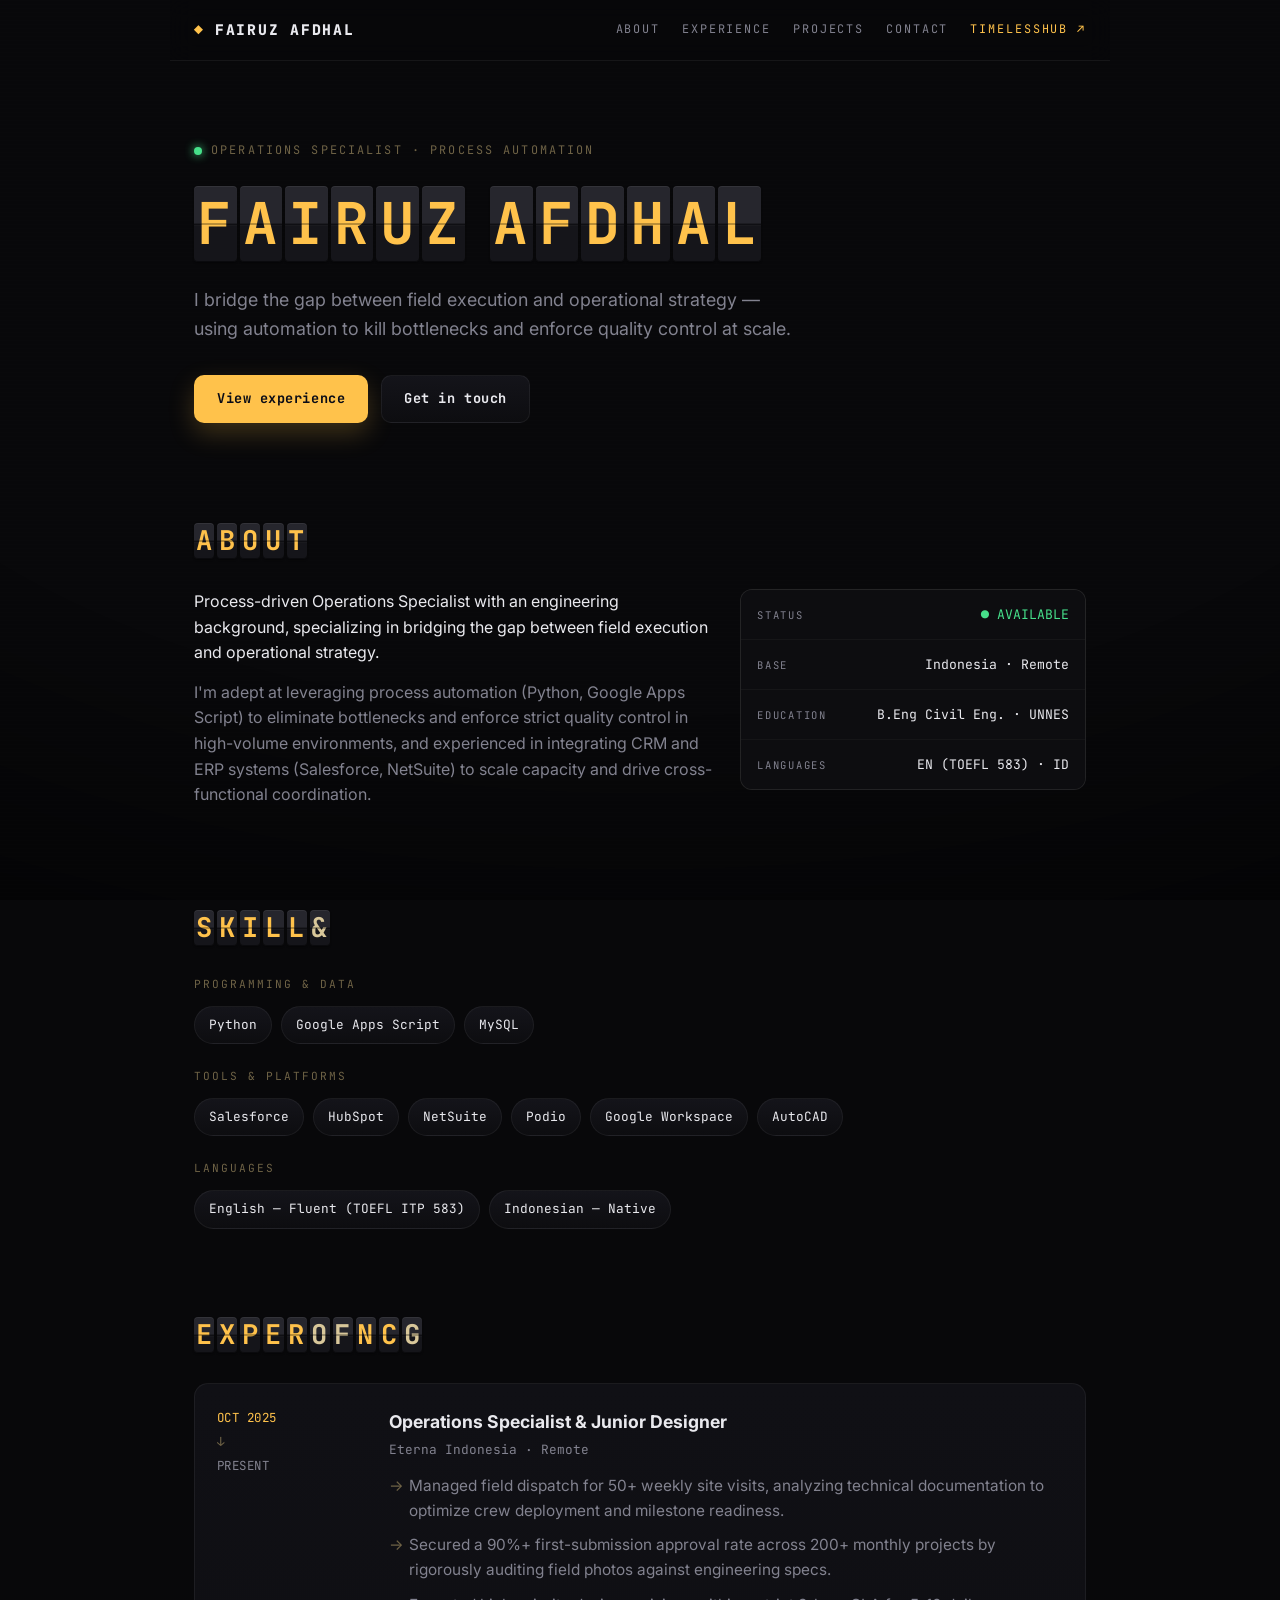
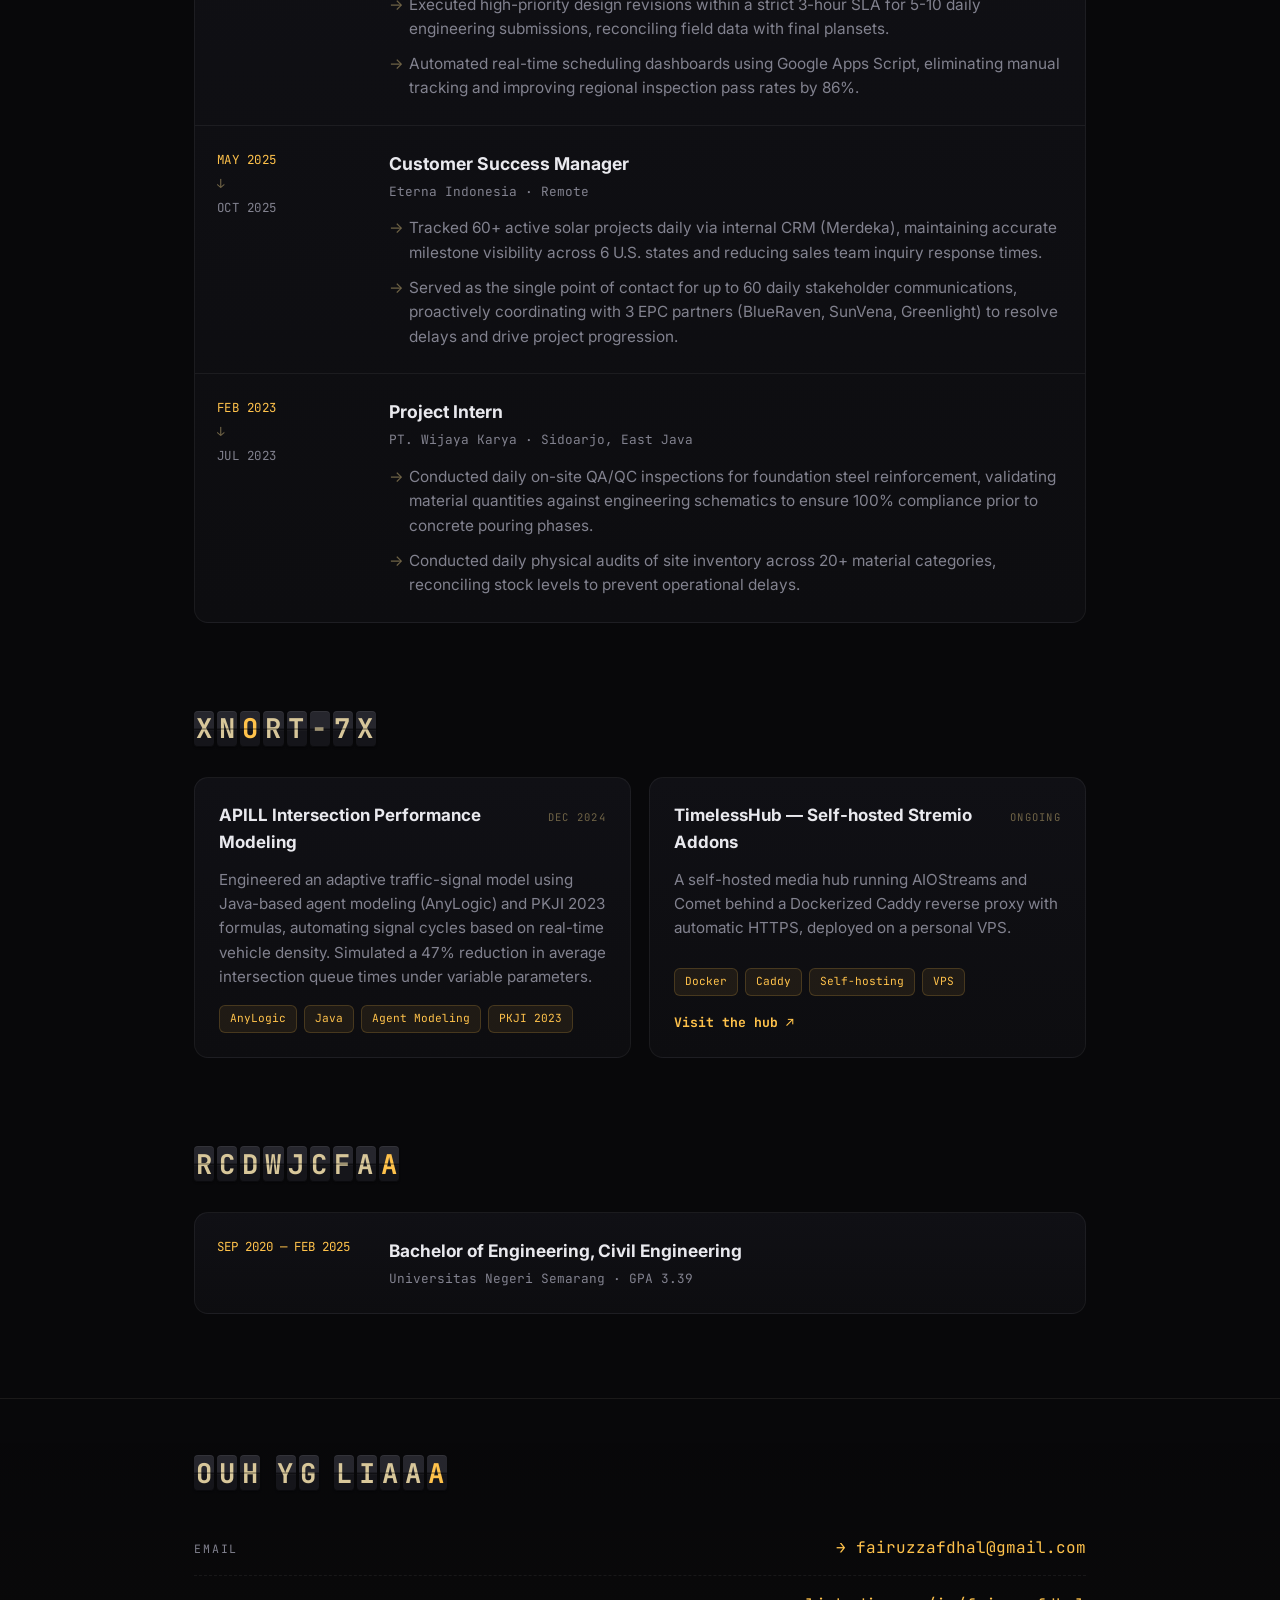
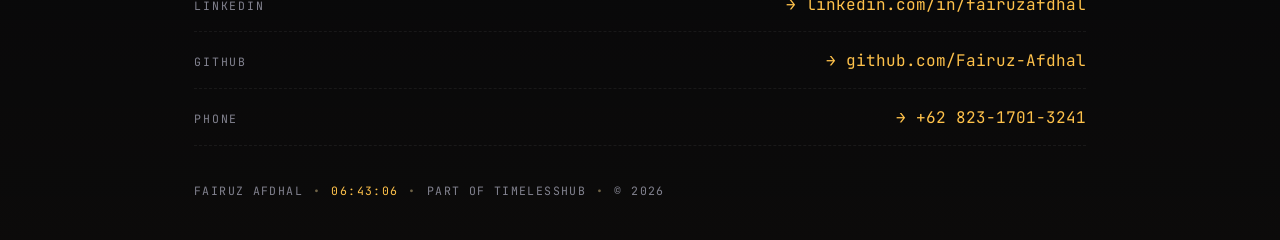
==== portfolio/index.html @ 5d3df83b "Initial files" ====
<!DOCTYPE html>
<html lang="en">
<head>
  <meta charset="UTF-8" />
  <meta name="viewport" content="width=device-width, initial-scale=1.0" />
  <title>Fairuz Afdhal — Operations Specialist</title>
  <meta name="description" content="M. Fairuz Afdhal — Operations Specialist with an engineering background, specializing in process automation and bridging field execution with operational strategy." />

  <meta property="og:title" content="Fairuz Afdhal — Operations Specialist" />
  <meta property="og:description" content="Operations Specialist bridging field execution and operational strategy through process automation." />
  <meta property="og:type" content="website" />
  <meta property="og:url" content="https://fairuz.timelesshub.my.id/" />
  <meta property="og:image" content="https://fairuz.timelesshub.my.id/og.png" />
  <meta property="og:image:width" content="1200" />
  <meta property="og:image:height" content="630" />
  <meta name="twitter:card" content="summary_large_image" />
  <meta name="twitter:title" content="Fairuz Afdhal — Operations Specialist" />
  <meta name="twitter:description" content="Operations Specialist bridging field execution and operational strategy through process automation." />
  <meta name="twitter:image" content="https://fairuz.timelesshub.my.id/og.png" />

  <link rel="icon" href="favicon.svg" type="image/svg+xml" />
  <link rel="icon" href="favicon-32.png" sizes="32x32" type="image/png" />
  <link rel="apple-touch-icon" href="apple-touch-icon.png" />

  <link rel="preconnect" href="https://fonts.googleapis.com" />
  <link rel="preconnect" href="https://fonts.gstatic.com" crossorigin />
  <link href="https://fonts.googleapis.com/css2?family=JetBrains+Mono:wght@400;500;700;800&family=Inter:wght@400;500;600;700&display=swap" rel="stylesheet" />

  <link rel="stylesheet" href="styles.css" />
</head>
<body>
  <div class="vignette" aria-hidden="true"></div>
  <div class="scanlines" aria-hidden="true"></div>

  <header class="topbar">
    <a class="topbar__brand" href="#top">
      <span class="topbar__mark">◆</span>
      <span class="topbar__name">FAIRUZ AFDHAL</span>
    </a>
    <nav class="topbar__nav" aria-label="Sections">
      <a href="#about">ABOUT</a>
      <a href="#experience">EXPERIENCE</a>
      <a href="#projects">PROJECTS</a>
      <a href="#contact">CONTACT</a>
      <a class="topbar__hub" href="https://timelesshub.my.id/">TIMELESSHUB ↗</a>
    </nav>
  </header>

  <main id="top" class="wrap">
    <!-- Hero -->
    <section class="hero">
      <p class="hero__eyebrow">
        <span class="dot"></span> OPERATIONS SPECIALIST · PROCESS AUTOMATION
      </p>
      <h1 class="hero__title flap" data-flap="FAIRUZ AFDHAL" data-flap-delay="0"></h1>
      <p class="hero__sub">
        I bridge the gap between field execution and operational strategy —
        using automation to kill bottlenecks and enforce quality control at
        scale.
      </p>
      <div class="hero__actions">
        <a class="btn btn--primary" href="#experience">View experience</a>
        <a class="btn btn--ghost" href="mailto:fairuzzafdhal@gmail.com">Get in touch</a>
      </div>
    </section>

    <!-- About -->
    <section class="section" id="about">
      <h2 class="section__title flap" data-flap="ABOUT"></h2>
      <div class="about">
        <div class="about__text">
          <p>
            Process-driven Operations Specialist with an engineering background,
            specializing in bridging the gap between field execution and
            operational strategy.
          </p>
          <p>
            I'm adept at leveraging process automation (Python, Google Apps
            Script) to eliminate bottlenecks and enforce strict quality control
            in high-volume environments, and experienced in integrating CRM and
            ERP systems (Salesforce, NetSuite) to scale capacity and drive
            cross-functional coordination.
          </p>
        </div>
        <aside class="about__facts">
          <div class="fact">
            <span class="fact__k">STATUS</span>
            <span class="fact__v fact__v--ok">● AVAILABLE</span>
          </div>
          <div class="fact">
            <span class="fact__k">BASE</span>
            <span class="fact__v">Indonesia · Remote</span>
          </div>
          <div class="fact">
            <span class="fact__k">EDUCATION</span>
            <span class="fact__v">B.Eng Civil Eng. · UNNES</span>
          </div>
          <div class="fact">
            <span class="fact__k">LANGUAGES</span>
            <span class="fact__v">EN (TOEFL 583) · ID</span>
          </div>
        </aside>
      </div>
    </section>

    <!-- Skills -->
    <section class="section" id="skills">
      <h2 class="section__title flap" data-flap="SKILLS"></h2>
      <div class="skills">
        <div class="skillgroup">
          <span class="skillgroup__k">PROGRAMMING &amp; DATA</span>
          <ul class="chips">
            <li class="chip">Python</li>
            <li class="chip">Google Apps Script</li>
            <li class="chip">MySQL</li>
          </ul>
        </div>
        <div class="skillgroup">
          <span class="skillgroup__k">TOOLS &amp; PLATFORMS</span>
          <ul class="chips">
            <li class="chip">Salesforce</li>
            <li class="chip">HubSpot</li>
            <li class="chip">NetSuite</li>
            <li class="chip">Podio</li>
            <li class="chip">Google Workspace</li>
            <li class="chip">AutoCAD</li>
          </ul>
        </div>
        <div class="skillgroup">
          <span class="skillgroup__k">LANGUAGES</span>
          <ul class="chips">
            <li class="chip">English — Fluent (TOEFL ITP 583)</li>
            <li class="chip">Indonesian — Native</li>
          </ul>
        </div>
      </div>
    </section>

    <!-- Experience timetable -->
    <section class="section" id="experience">
      <h2 class="section__title flap" data-flap="EXPERIENCE"></h2>
      <div class="timetable">
        <article class="trip">
          <div class="trip__time">
            <span class="trip__from">OCT 2025</span>
            <span class="trip__arrow">↓</span>
            <span class="trip__to">PRESENT</span>
          </div>
          <div class="trip__body">
            <h3 class="trip__role">Operations Specialist &amp; Junior Designer</h3>
            <p class="trip__org">Eterna Indonesia · Remote</p>
            <ul class="trip__points">
              <li>Managed field dispatch for 50+ weekly site visits, analyzing technical documentation to optimize crew deployment and milestone readiness.</li>
              <li>Secured a 90%+ first-submission approval rate across 200+ monthly projects by rigorously auditing field photos against engineering specs.</li>
              <li>Executed high-priority design revisions within a strict 3-hour SLA for 5-10 daily engineering submissions, reconciling field data with final plansets.</li>
              <li>Automated real-time scheduling dashboards using Google Apps Script, eliminating manual tracking and improving regional inspection pass rates by 86%.</li>
            </ul>
          </div>
        </article>

        <article class="trip">
          <div class="trip__time">
            <span class="trip__from">MAY 2025</span>
            <span class="trip__arrow">↓</span>
            <span class="trip__to">OCT 2025</span>
          </div>
          <div class="trip__body">
            <h3 class="trip__role">Customer Success Manager</h3>
            <p class="trip__org">Eterna Indonesia · Remote</p>
            <ul class="trip__points">
              <li>Tracked 60+ active solar projects daily via internal CRM (Merdeka), maintaining accurate milestone visibility across 6 U.S. states and reducing sales team inquiry response times.</li>
              <li>Served as the single point of contact for up to 60 daily stakeholder communications, proactively coordinating with 3 EPC partners (BlueRaven, SunVena, Greenlight) to resolve delays and drive project progression.</li>
            </ul>
          </div>
        </article>

        <article class="trip">
          <div class="trip__time">
            <span class="trip__from">FEB 2023</span>
            <span class="trip__arrow">↓</span>
            <span class="trip__to">JUL 2023</span>
          </div>
          <div class="trip__body">
            <h3 class="trip__role">Project Intern</h3>
            <p class="trip__org">PT. Wijaya Karya · Sidoarjo, East Java</p>
            <ul class="trip__points">
              <li>Conducted daily on-site QA/QC inspections for foundation steel reinforcement, validating material quantities against engineering schematics to ensure 100% compliance prior to concrete pouring phases.</li>
              <li>Conducted daily physical audits of site inventory across 20+ material categories, reconciling stock levels to prevent operational delays.</li>
            </ul>
          </div>
        </article>
      </div>
    </section>

    <!-- Projects -->
    <section class="section" id="projects">
      <h2 class="section__title flap" data-flap="PROJECTS"></h2>
      <div class="projects">
        <article class="project">
          <div class="project__head">
            <h3 class="project__title">APILL Intersection Performance Modeling</h3>
            <span class="project__date">DEC 2024</span>
          </div>
          <p class="project__desc">
            Engineered an adaptive traffic-signal model using Java-based agent
            modeling (AnyLogic) and PKJI 2023 formulas, automating signal cycles
            based on real-time vehicle density. Simulated a 47% reduction in
            average intersection queue times under variable parameters.
          </p>
          <ul class="tags">
            <li class="tag">AnyLogic</li>
            <li class="tag">Java</li>
            <li class="tag">Agent Modeling</li>
            <li class="tag">PKJI 2023</li>
          </ul>
        </article>

        <article class="project">
          <div class="project__head">
            <h3 class="project__title">TimelessHub — Self-hosted Stremio Addons</h3>
            <span class="project__date">ONGOING</span>
          </div>
          <p class="project__desc">
            A self-hosted media hub running AIOStreams and Comet behind a
            Dockerized Caddy reverse proxy with automatic HTTPS, deployed on a
            personal VPS.
          </p>
          <ul class="tags">
            <li class="tag">Docker</li>
            <li class="tag">Caddy</li>
            <li class="tag">Self-hosting</li>
            <li class="tag">VPS</li>
          </ul>
          <a class="project__link" href="https://timelesshub.my.id/" target="_blank" rel="noopener">
            Visit the hub <span aria-hidden="true">↗</span>
          </a>
        </article>
      </div>
    </section>

    <!-- Education -->
    <section class="section" id="education">
      <h2 class="section__title flap" data-flap="EDUCATION"></h2>
      <div class="edu">
        <div class="edu__time">SEP 2020 — FEB 2025</div>
        <div class="edu__body">
          <h3 class="edu__degree">Bachelor of Engineering, Civil Engineering</h3>
          <p class="edu__org">Universitas Negeri Semarang · GPA 3.39</p>
        </div>
      </div>
    </section>
  </main>

  <!-- Contact -->
  <footer class="contact" id="contact">
    <div class="wrap">
      <h2 class="section__title flap" data-flap="GET IN TOUCH"></h2>
      <ul class="desk">
        <li>
          <span class="desk__k">EMAIL</span>
          <a class="desk__v" href="mailto:fairuzzafdhal@gmail.com">→ fairuzzafdhal@gmail.com</a>
        </li>
        <li>
          <span class="desk__k">LINKEDIN</span>
          <a class="desk__v" href="https://linkedin.com/in/fairuzafdhal/" target="_blank" rel="noopener">→ linkedin.com/in/fairuzafdhal</a>
        </li>
        <li>
          <span class="desk__k">GITHUB</span>
          <a class="desk__v" href="https://github.com/Fairuz-Afdhal" target="_blank" rel="noopener">→ github.com/Fairuz-Afdhal</a>
        </li>
        <li>
          <span class="desk__k">PHONE</span>
          <a class="desk__v" href="tel:+6282317013241">→ +62 823-1701-3241</a>
        </li>
      </ul>
      <div class="contact__foot">
        <span>FAIRUZ AFDHAL</span>
        <span class="dotsep">•</span>
        <span class="clock__time" id="clock">--:--:--</span>
        <span class="dotsep">•</span>
        <a href="https://timelesshub.my.id/">PART OF TIMELESSHUB</a>
        <span class="dotsep">•</span>
        <span>© <span id="year"></span></span>
      </div>
    </div>
  </footer>

  <script src="script.js"></script>
</body>
</html>
---- portfolio/styles.css ----
:root {
  --bg: #08080a;
  --board: #0d0d10;
  --board-line: rgba(255, 255, 255, 0.06);
  --cell-top: #26262d;
  --cell-bottom: #15151a;
  --cell-seam: rgba(0, 0, 0, 0.55);
  --amber: #ffc24b;
  --amber-dim: #6f6346;
  --green: #46e08a;
  --red: #ff5d5d;
  --text: #e9e9ee;
  --muted: #82828f;
  --mono: "JetBrains Mono", ui-monospace, "SF Mono", Menlo, monospace;
  --sans: "Inter", system-ui, sans-serif;
  --maxw: 940px;
}

* { box-sizing: border-box; margin: 0; padding: 0; }
html { scroll-behavior: smooth; }

body {
  font-family: var(--sans);
  background: radial-gradient(1100px 700px at 50% -15%, #14141b 0%, var(--bg) 60%);
  color: var(--text);
  min-height: 100vh;
  line-height: 1.6;
  position: relative;
  overflow-x: hidden;
}

a { color: inherit; text-decoration: none; }

/* ---------- Atmosphere ---------- */
.vignette {
  position: fixed;
  inset: 0;
  pointer-events: none;
  z-index: 1;
  background: radial-gradient(120% 90% at 50% 30%, transparent 55%, rgba(0, 0, 0, 0.6) 100%);
}

.scanlines {
  position: fixed;
  inset: 0;
  pointer-events: none;
  z-index: 2;
  opacity: 0.3;
  background: repeating-linear-gradient(
    to bottom,
    rgba(255, 255, 255, 0.025) 0px,
    rgba(255, 255, 255, 0.025) 1px,
    transparent 2px,
    transparent 4px
  );
  mix-blend-mode: overlay;
}

.wrap {
  position: relative;
  z-index: 3;
  max-width: var(--maxw);
  margin: 0 auto;
  padding: 0 24px;
}

/* ---------- Top bar ---------- */
.topbar {
  position: sticky;
  top: 0;
  z-index: 40;
  display: flex;
  align-items: center;
  justify-content: space-between;
  gap: 18px;
  max-width: var(--maxw);
  margin: 0 auto;
  padding: 18px 24px;
  background: rgba(8, 8, 10, 0.72);
  backdrop-filter: blur(12px);
  border-bottom: 1px solid var(--board-line);
}

.topbar__brand {
  display: flex;
  align-items: center;
  gap: 10px;
  font-family: var(--mono);
  font-weight: 800;
  letter-spacing: 0.12em;
  font-size: 0.92rem;
}

.topbar__mark { color: var(--amber); }

.topbar__nav {
  display: flex;
  align-items: center;
  gap: 22px;
  font-family: var(--mono);
  font-size: 0.74rem;
  letter-spacing: 0.16em;
}

.topbar__nav a { color: var(--muted); transition: color 0.2s ease; }
.topbar__nav a:hover { color: var(--text); }
.topbar__hub { color: var(--amber) !important; }

/* ---------- Flap cells (shared identity) ---------- */
.flap { display: inline-flex; flex-wrap: wrap; gap: 3px; }

.flap-cell {
  --w: 0.74em;
  position: relative;
  display: inline-flex;
  align-items: center;
  justify-content: center;
  min-width: var(--w);
  padding: 0.16em 0.05em;
  background: linear-gradient(to bottom, var(--cell-top) 0%, var(--cell-top) 49.5%, var(--cell-bottom) 50.5%, var(--cell-bottom) 100%);
  border-radius: 4px;
  box-shadow: inset 0 1px 0 rgba(255, 255, 255, 0.06), inset 0 -1px 0 rgba(0, 0, 0, 0.5), 0 1px 2px rgba(0, 0, 0, 0.4);
  color: var(--amber);
  font-family: var(--mono);
  font-weight: 700;
  line-height: 1;
  overflow: hidden;
}

.flap-cell::after {
  content: "";
  position: absolute;
  left: 0; right: 0; top: 50%;
  height: 1px;
  transform: translateY(-50%);
  background: var(--cell-seam);
  box-shadow: 0 1px 0 rgba(255, 255, 255, 0.04);
}

.flap-cell--space { background: transparent; box-shadow: none; min-width: 0.34em; }
.flap-cell--space::after { display: none; }
.flap-cell.is-cycling { color: #d8c79a; }
.flap-cell.is-locked { animation: flapPop 0.22s ease; }

@keyframes flapPop {
  0% { transform: scaleY(0.55); filter: brightness(1.6); }
  60% { transform: scaleY(1.05); }
  100% { transform: scaleY(1); filter: brightness(1); }
}

/* ---------- Hero ---------- */
.hero { padding: 76px 0 56px; }

.hero__eyebrow {
  display: inline-flex;
  align-items: center;
  gap: 9px;
  font-family: var(--mono);
  font-size: 0.74rem;
  letter-spacing: 0.18em;
  color: var(--amber-dim);
  margin-bottom: 26px;
}

.dot {
  width: 8px; height: 8px;
  border-radius: 50%;
  background: var(--green);
  box-shadow: 0 0 10px var(--green);
  animation: pulse 1.8s ease-in-out infinite;
}

@keyframes pulse {
  0%, 100% { opacity: 1; }
  50% { opacity: 0.35; }
}

.hero__title {
  font-size: clamp(2.1rem, 6.5vw, 3.6rem);
  letter-spacing: 0.02em;
  margin-bottom: 24px;
}

.hero__sub {
  max-width: 600px;
  font-size: 1.12rem;
  color: var(--muted);
  margin-bottom: 32px;
}

.hero__actions { display: flex; flex-wrap: wrap; gap: 13px; }

.btn {
  display: inline-flex;
  align-items: center;
  padding: 12px 22px;
  border-radius: 10px;
  font-family: var(--mono);
  font-weight: 700;
  font-size: 0.85rem;
  letter-spacing: 0.04em;
  border: 1px solid transparent;
  transition: transform 0.2s ease, box-shadow 0.2s ease, background 0.2s ease;
}

.btn--primary {
  background: var(--amber);
  color: #0a0c16;
  box-shadow: 0 10px 26px rgba(255, 194, 75, 0.22);
}
.btn--primary:hover { transform: translateY(-2px); box-shadow: 0 14px 32px rgba(255, 194, 75, 0.35); }

.btn--ghost {
  background: linear-gradient(180deg, #14141a, var(--board));
  border-color: var(--board-line);
  color: var(--text);
}
.btn--ghost:hover { transform: translateY(-2px); border-color: rgba(255, 255, 255, 0.2); }

/* ---------- Sections ---------- */
.section { padding: 44px 0; }

.section__title {
  font-size: clamp(1.3rem, 3vw, 1.7rem);
  letter-spacing: 0.04em;
  margin-bottom: 30px;
}

/* ---------- About ---------- */
.about {
  display: grid;
  grid-template-columns: 1.5fr 1fr;
  gap: 28px;
  align-items: start;
}

.about__text p { color: var(--text); margin-bottom: 14px; }
.about__text p:last-child { color: var(--muted); }

.about__facts {
  display: grid;
  gap: 1px;
  background: var(--board-line);
  border: 1px solid var(--board-line);
  border-radius: 12px;
  overflow: hidden;
}

.fact {
  display: flex;
  align-items: baseline;
  justify-content: space-between;
  gap: 12px;
  padding: 14px 16px;
  background: var(--board);
}

.fact__k {
  font-family: var(--mono);
  font-size: 0.66rem;
  letter-spacing: 0.16em;
  color: var(--muted);
}

.fact__v { font-family: var(--mono); font-size: 0.82rem; text-align: right; }
.fact__v--ok { color: var(--green); }

/* ---------- Skills ---------- */
.skills { display: grid; gap: 24px; }
.skillgroup { display: grid; gap: 12px; }

.skillgroup__k {
  font-family: var(--mono);
  font-size: 0.7rem;
  letter-spacing: 0.18em;
  color: var(--amber-dim);
}

.chips { list-style: none; display: flex; flex-wrap: wrap; gap: 9px; }

.chip {
  font-family: var(--mono);
  font-size: 0.8rem;
  padding: 8px 14px;
  border-radius: 999px;
  background: linear-gradient(180deg, #14141a, var(--board));
  border: 1px solid var(--board-line);
  color: var(--text);
  transition: border-color 0.2s ease, color 0.2s ease;
}

.chip:hover { border-color: var(--amber); color: var(--amber); }

/* ---------- Experience timetable ---------- */
.timetable {
  border: 1px solid var(--board-line);
  border-radius: 14px;
  background: linear-gradient(180deg, #101015, var(--board));
  overflow: hidden;
}

.trip {
  display: grid;
  grid-template-columns: 150px 1fr;
  gap: 22px;
  padding: 24px 22px;
}

.trip + .trip { border-top: 1px solid var(--board-line); }

.trip__time {
  display: flex;
  flex-direction: column;
  gap: 4px;
  font-family: var(--mono);
  font-size: 0.78rem;
  color: var(--amber);
  letter-spacing: 0.04em;
}

.trip__arrow { color: var(--amber-dim); }
.trip__to { color: var(--muted); }

.trip__role { font-size: 1.1rem; font-weight: 700; margin-bottom: 4px; }

.trip__org {
  font-family: var(--mono);
  font-size: 0.8rem;
  color: var(--muted);
  margin-bottom: 14px;
}

.trip__points { list-style: none; display: grid; gap: 10px; }

.trip__points li {
  position: relative;
  padding-left: 20px;
  color: var(--muted);
  font-size: 0.96rem;
}

.trip__points li::before {
  content: "→";
  position: absolute;
  left: 0;
  color: var(--amber-dim);
}

/* ---------- Projects ---------- */
.projects { display: grid; grid-template-columns: 1fr 1fr; gap: 18px; }

.project {
  display: flex;
  flex-direction: column;
  padding: 24px;
  border: 1px solid var(--board-line);
  border-radius: 14px;
  background: linear-gradient(180deg, #101015, var(--board));
  transition: border-color 0.2s ease, transform 0.2s ease;
}

.project:hover { border-color: rgba(255, 255, 255, 0.18); transform: translateY(-3px); }

.project__head {
  display: flex;
  align-items: baseline;
  justify-content: space-between;
  gap: 12px;
  margin-bottom: 12px;
}

.project__title { font-size: 1.06rem; font-weight: 700; }

.project__date {
  font-family: var(--mono);
  font-size: 0.66rem;
  letter-spacing: 0.12em;
  color: var(--amber-dim);
  white-space: nowrap;
}

.project__desc { color: var(--muted); font-size: 0.95rem; margin-bottom: 16px; }

.tags { list-style: none; display: flex; flex-wrap: wrap; gap: 7px; margin-top: auto; }

.tag {
  font-family: var(--mono);
  font-size: 0.7rem;
  padding: 4px 10px;
  border-radius: 6px;
  background: rgba(255, 194, 75, 0.08);
  border: 1px solid rgba(255, 194, 75, 0.18);
  color: var(--amber);
}

.project__link {
  margin-top: 16px;
  font-family: var(--mono);
  font-size: 0.82rem;
  font-weight: 700;
  color: var(--amber);
  transition: gap 0.2s ease;
}

.project__link:hover { text-shadow: 0 0 12px rgba(255, 194, 75, 0.4); }

/* ---------- Education ---------- */
.edu {
  display: grid;
  grid-template-columns: 150px 1fr;
  gap: 22px;
  padding: 24px 22px;
  border: 1px solid var(--board-line);
  border-radius: 14px;
  background: linear-gradient(180deg, #101015, var(--board));
}

.edu__time { font-family: var(--mono); font-size: 0.78rem; color: var(--amber); }
.edu__degree { font-size: 1.08rem; font-weight: 700; margin-bottom: 4px; }
.edu__org { font-family: var(--mono); font-size: 0.8rem; color: var(--muted); }

/* ---------- Contact ---------- */
.contact {
  position: relative;
  z-index: 3;
  margin-top: 40px;
  padding: 56px 0 40px;
  border-top: 1px solid var(--board-line);
  background: linear-gradient(180deg, transparent, rgba(255, 194, 75, 0.02));
}

.desk { list-style: none; display: grid; gap: 2px; margin-bottom: 36px; }

.desk li {
  display: flex;
  align-items: baseline;
  justify-content: space-between;
  gap: 12px;
  padding: 14px 0;
  border-bottom: 1px dashed var(--board-line);
}

.desk__k { font-family: var(--mono); font-size: 0.72rem; letter-spacing: 0.16em; color: var(--muted); }
.desk__v { font-family: var(--mono); color: var(--amber); transition: text-shadow 0.2s ease; }
.desk__v:hover { text-shadow: 0 0 14px rgba(255, 194, 75, 0.5); }

.contact__foot {
  display: flex;
  flex-wrap: wrap;
  gap: 10px;
  align-items: center;
  font-family: var(--mono);
  font-size: 0.72rem;
  letter-spacing: 0.12em;
  color: var(--muted);
}

.clock__time { color: var(--amber); font-variant-numeric: tabular-nums; }
.dotsep { color: var(--amber-dim); }

/* ---------- Reveal ---------- */
.reveal { opacity: 0; transform: translateY(22px); transition: opacity 0.6s ease, transform 0.6s ease; }
.reveal.is-visible { opacity: 1; transform: none; }

/* ---------- Responsive ---------- */
@media (max-width: 760px) {
  .topbar__nav { gap: 14px; }
  .topbar__nav a:not(.topbar__hub) { display: none; }

  .about { grid-template-columns: 1fr; }
  .projects { grid-template-columns: 1fr; }

  .trip, .edu { grid-template-columns: 1fr; gap: 12px; }
  .trip__time, .edu__time { flex-direction: row; gap: 8px; align-items: center; }
}

@media (prefers-reduced-motion: reduce) {
  .flap-cell.is-locked { animation: none; }
  .dot { animation: none; }
  .reveal { opacity: 1; transform: none; transition: none; }
}
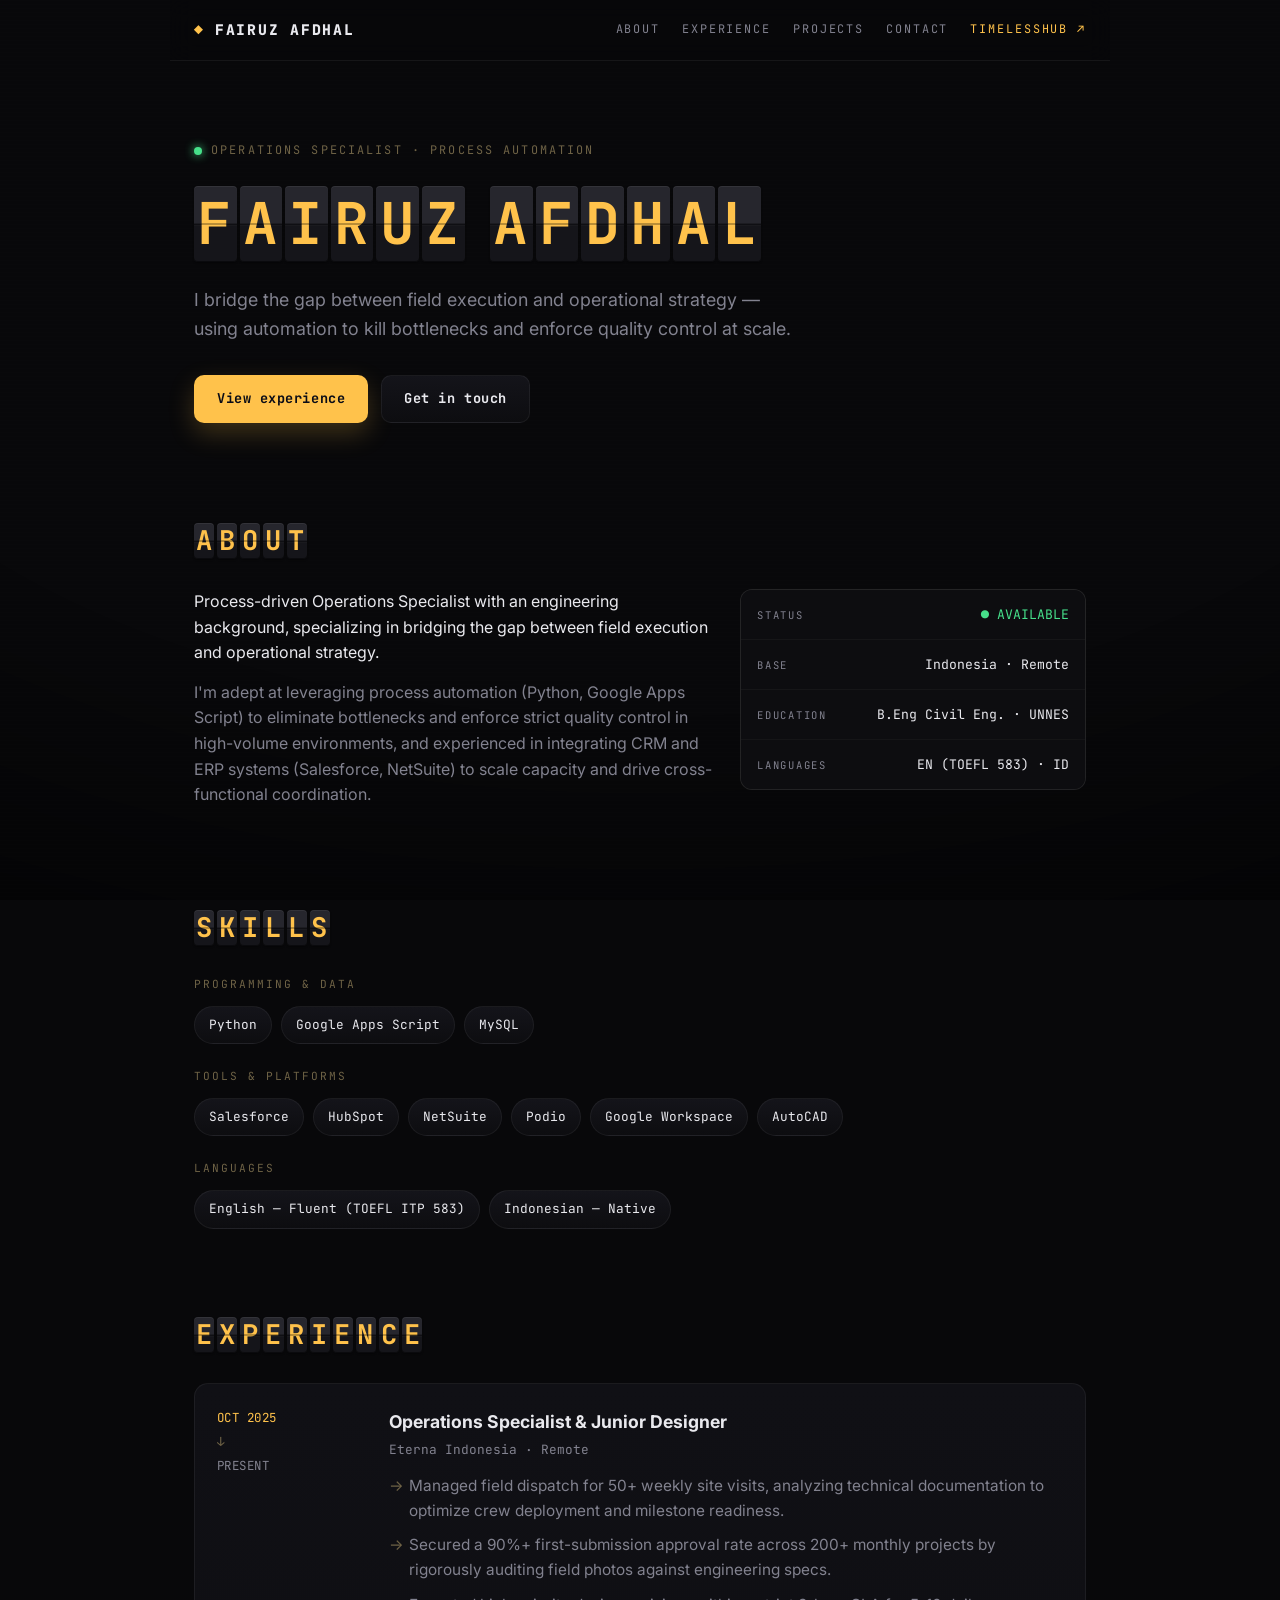
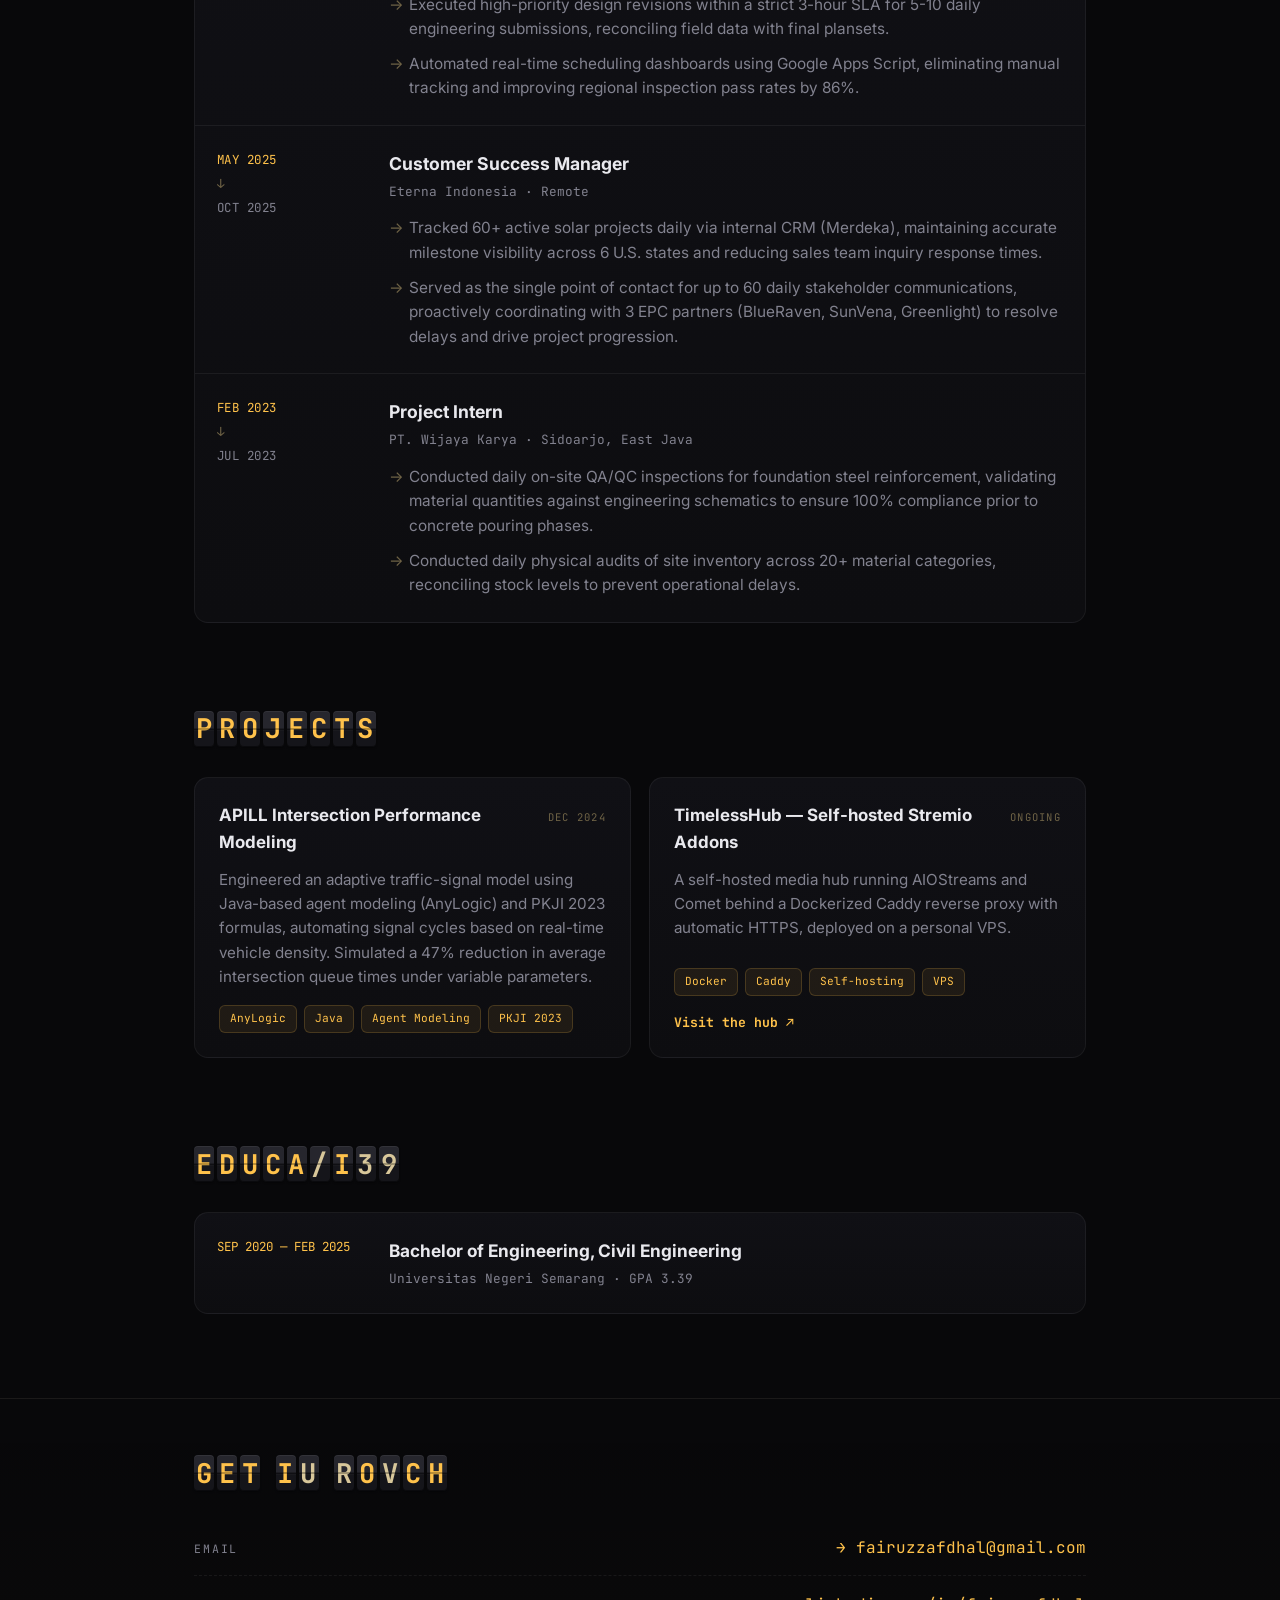
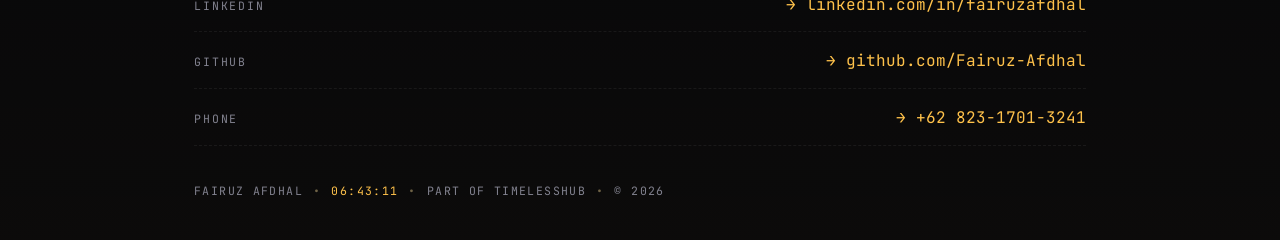
==== commit c51be723: "Easter eggs" ====
--- a/portfolio/index.html
+++ b/portfolio/index.html
@@ -285,6 +285,12 @@
     </div>
   </footer>
 
+  <!-- Hidden station announcement (click the ◆ logo 5x) -->
+  <div class="pa" id="pa" role="status" aria-live="polite" aria-hidden="true">
+    <span class="pa__tag">◆ STATION ANNOUNCEMENT</span>
+    <span class="pa__text" id="paText"></span>
+  </div>
+
   <script src="script.js"></script>
 </body>
 </html>
--- a/portfolio/styles.css
+++ b/portfolio/styles.css
@@ -462,6 +462,49 @@
 .reveal { opacity: 0; transform: translateY(22px); transition: opacity 0.6s ease, transform 0.6s ease; }
 .reveal.is-visible { opacity: 1; transform: none; }
 
+/* ---------- Station announcement (easter egg) ---------- */
+.pa {
+  position: fixed;
+  left: 50%;
+  top: 18px;
+  z-index: 1100;
+  display: flex;
+  align-items: center;
+  gap: 14px;
+  max-width: min(580px, calc(100vw - 32px));
+  padding: 14px 18px;
+  font-family: var(--mono);
+  background: rgba(13, 13, 16, 0.96);
+  backdrop-filter: blur(8px);
+  border: 1px solid rgba(255, 194, 75, 0.42);
+  border-radius: 12px;
+  box-shadow: 0 18px 50px rgba(0, 0, 0, 0.5), 0 0 26px rgba(255, 194, 75, 0.12);
+  opacity: 0;
+  visibility: hidden;
+  transform: translate(-50%, -130%);
+  transition: transform 0.45s cubic-bezier(0.2, 0.8, 0.2, 1), opacity 0.35s ease, visibility 0.35s;
+  cursor: pointer;
+}
+
+.pa.is-visible {
+  opacity: 1;
+  visibility: visible;
+  transform: translate(-50%, 0);
+}
+
+.pa__tag {
+  font-size: 0.64rem;
+  letter-spacing: 0.16em;
+  color: var(--amber);
+  white-space: nowrap;
+  text-shadow: 0 0 12px rgba(255, 194, 75, 0.4);
+}
+
+.pa__text {
+  font-size: 0.84rem;
+  color: var(--text);
+}
+
 /* ---------- Responsive ---------- */
 @media (max-width: 760px) {
   .topbar__nav { gap: 14px; }
